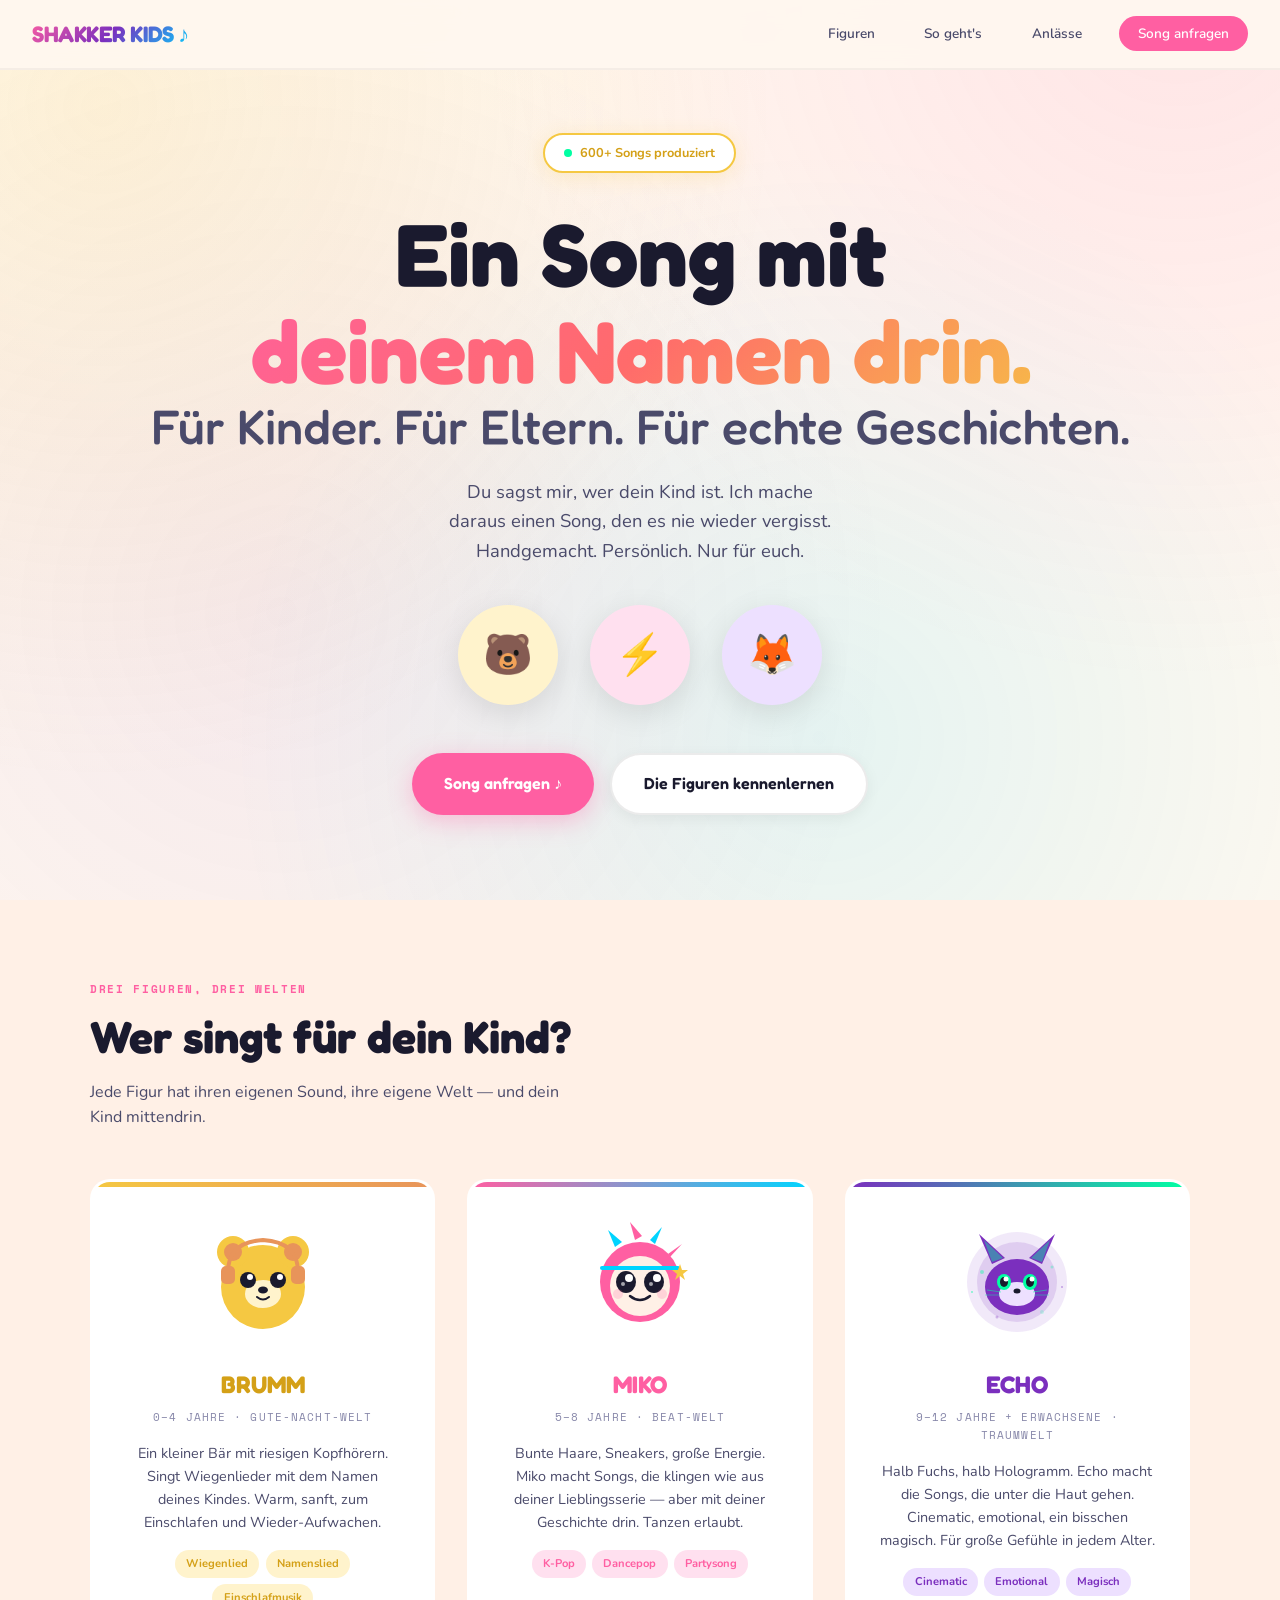
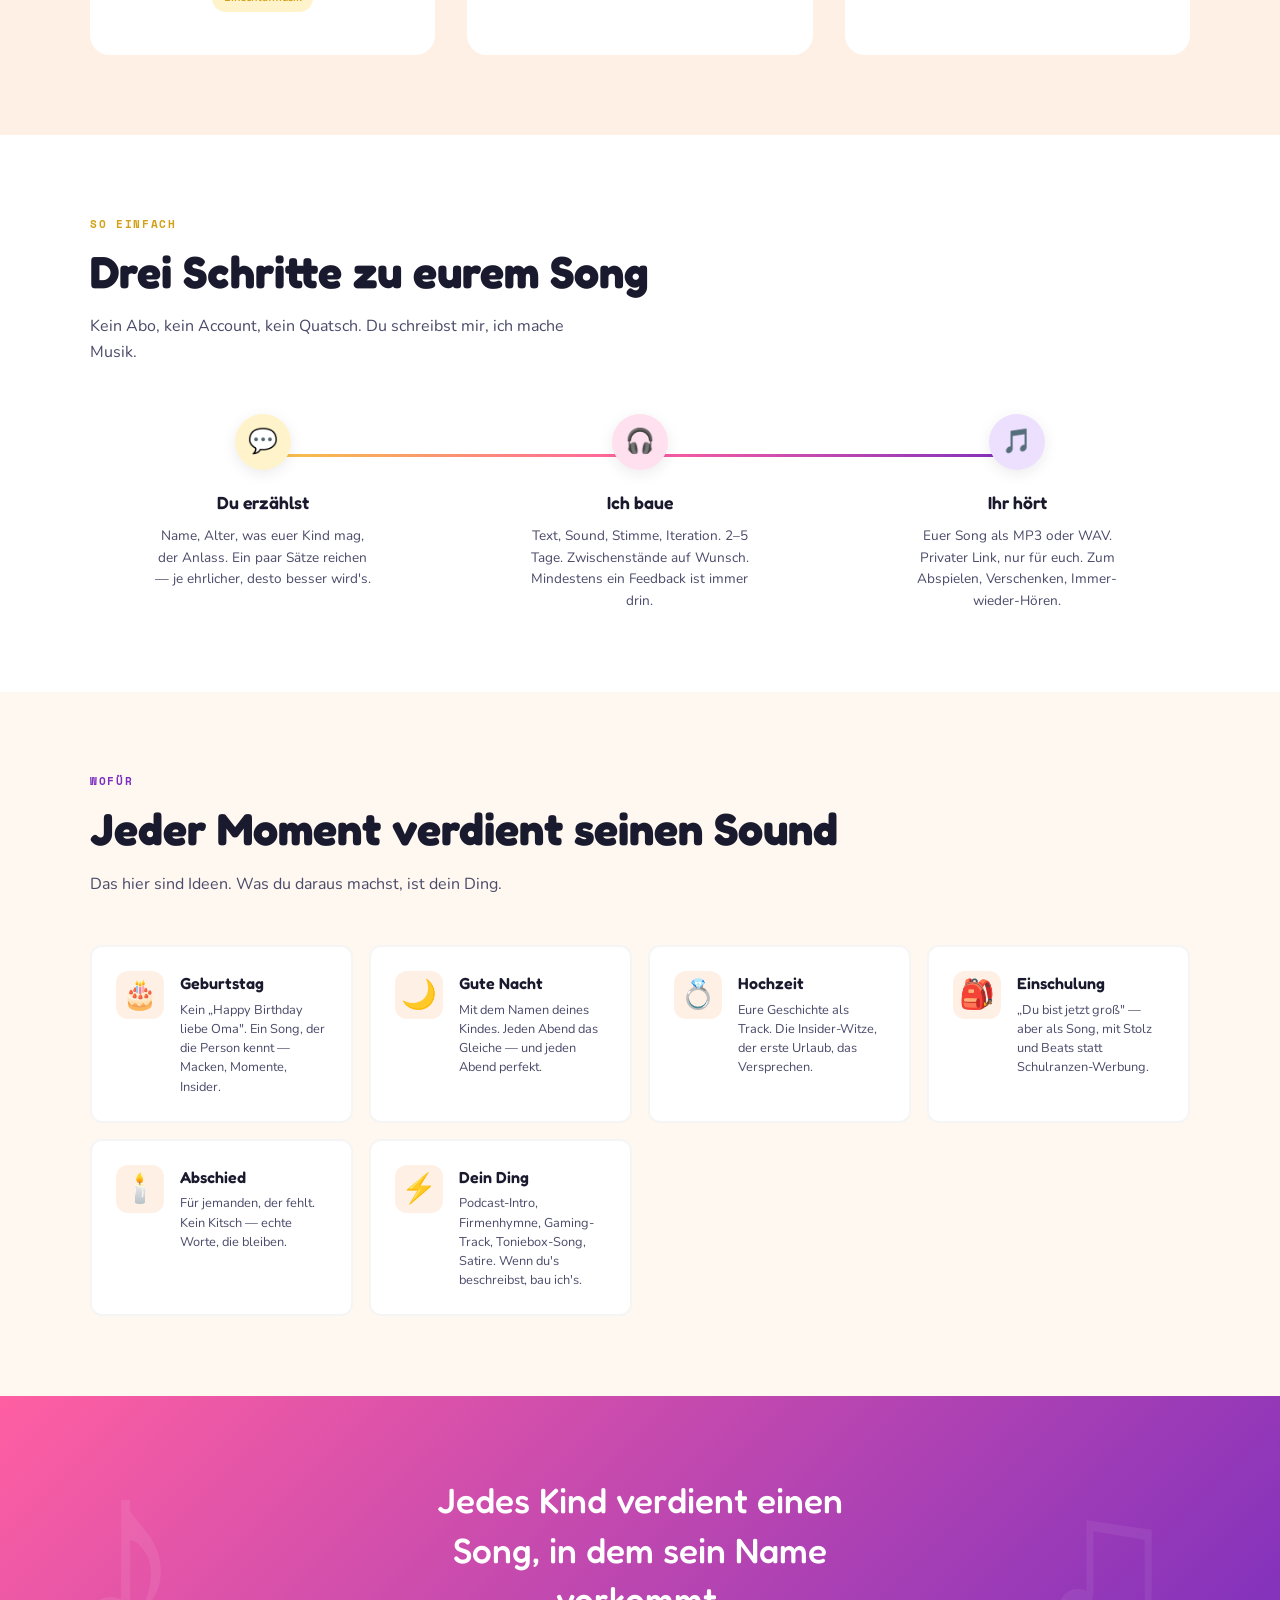
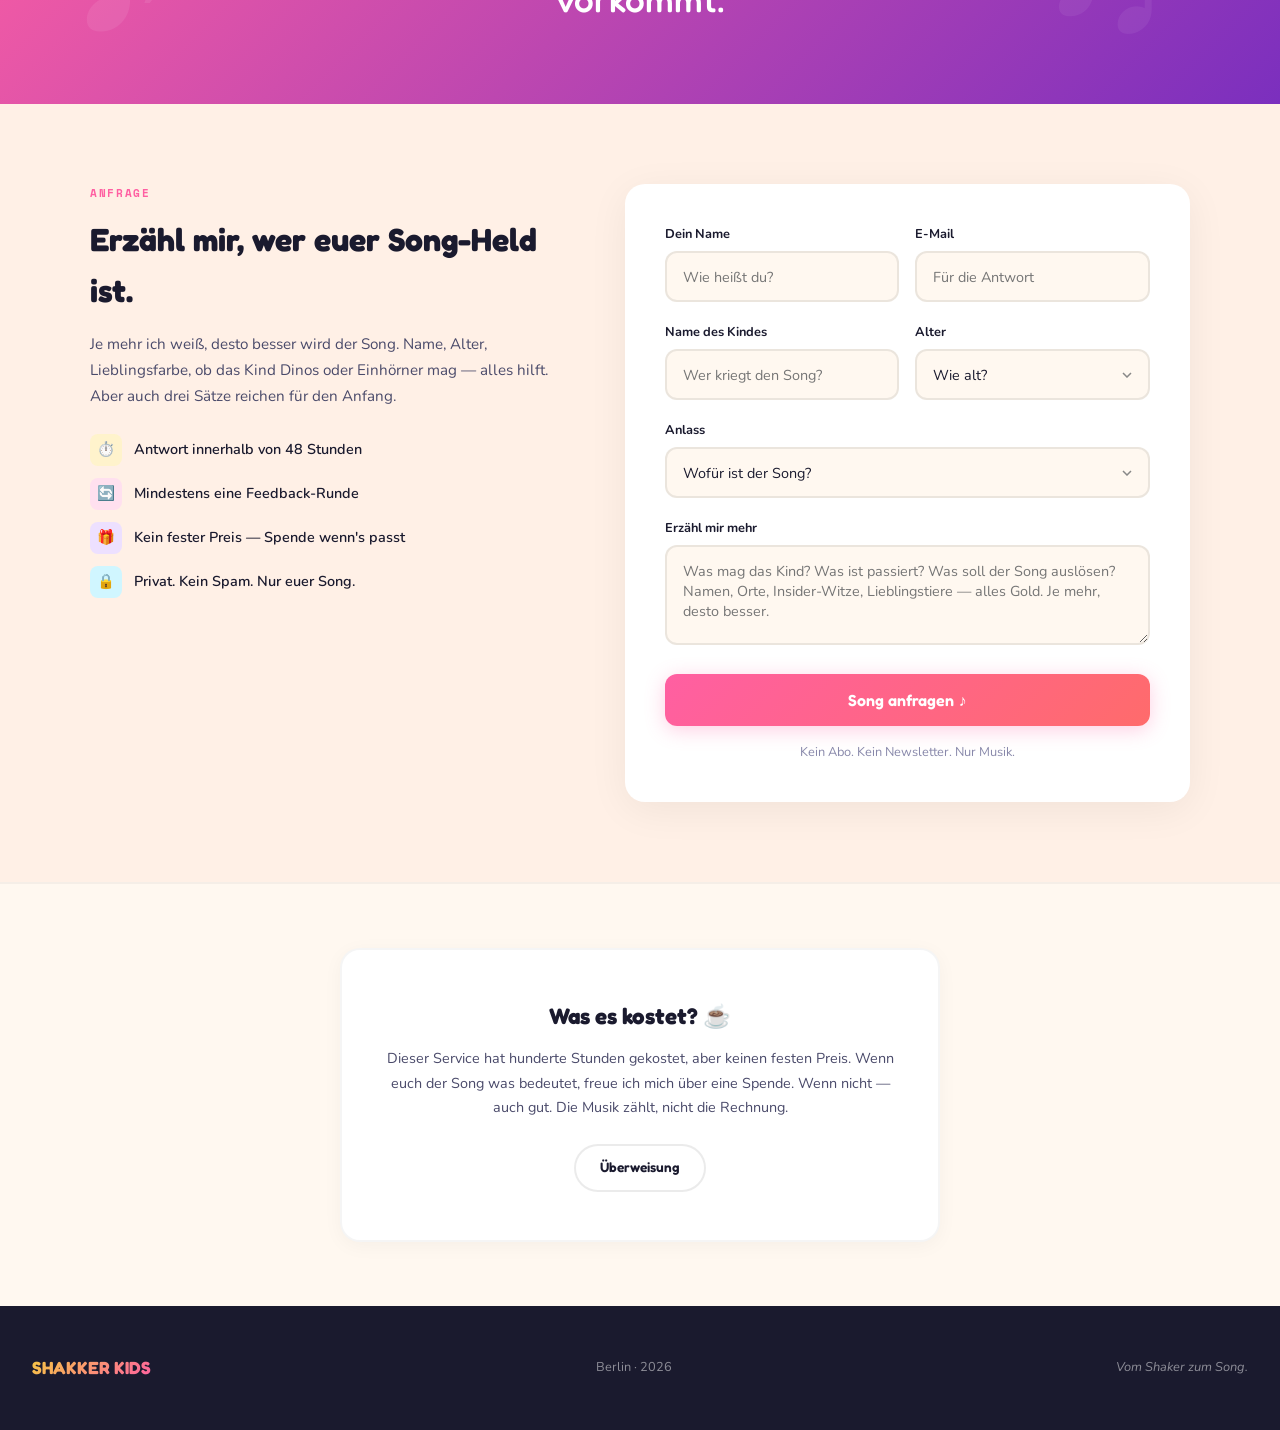
==== shakker-kids/index.html @ 4b576a9a "Add Shakker Kids landing page (personalized kids songs) One-page site for the Shakker Kids song bran" ====
<!DOCTYPE html>
<html lang="de">
<head>
<meta charset="UTF-8">
<meta name="viewport" content="width=device-width, initial-scale=1.0">
<title>SHAKKER KIDS — Dein Song mit deinem Namen drin</title>
<link href="https://fonts.googleapis.com/css2?family=Fredoka:wght@400;500;600;700&family=Nunito:wght@300;400;600;700;800&family=Space+Mono:wght@400;700&display=swap" rel="stylesheet">
<style>
  :root {
    --bg: #FFF8F0;
    --bg-alt: #FFF0E6;
    --text: #1A1A2E;
    --text-soft: #4A4A6A;
    --text-muted: #8888AA;

    --honey: #F5C842;
    --honey-light: #FFF3CC;
    --honey-dark: #D4A017;
    --orange: #E8945A;

    --pink: #FF5FA2;
    --pink-light: #FFE0EF;
    --cyan: #00D4FF;
    --cyan-light: #D0F6FF;

    --purple: #7B2FBE;
    --purple-light: #EDE0FF;
    --holo: #00FFA3;
    --holo-light: #D0FFE8;

    --coral: #FF6B6B;
    --mint: #A8E6CF;
    --lemon: #FFEAA7;
    --sky: #74B9FF;

    --font-display: 'Fredoka', sans-serif;
    --font-body: 'Nunito', sans-serif;
    --font-mono: 'Space Mono', monospace;

    --radius: 20px;
    --radius-sm: 12px;
    --radius-pill: 999px;
  }

  * { margin: 0; padding: 0; box-sizing: border-box; }
  html { scroll-behavior: smooth; }

  body {
    background: var(--bg);
    color: var(--text);
    font-family: var(--font-body);
    font-weight: 400;
    line-height: 1.6;
    overflow-x: hidden;
  }

  ::selection {
    background: var(--pink);
    color: white;
  }

  /* ── FLOATING NOTES ── */
  .notes-bg {
    position: fixed;
    top: 0; left: 0; right: 0; bottom: 0;
    pointer-events: none;
    z-index: 0;
    overflow: hidden;
  }

  .note {
    position: absolute;
    font-size: 1.5rem;
    opacity: 0.08;
    animation: floatNote linear infinite;
  }

  @keyframes floatNote {
    0% { transform: translateY(110vh) rotate(0deg); }
    100% { transform: translateY(-10vh) rotate(360deg); }
  }

  /* ── NAV ── */
  nav {
    position: fixed;
    top: 0;
    width: 100%;
    z-index: 100;
    padding: 1rem 2rem;
    display: flex;
    justify-content: space-between;
    align-items: center;
    background: rgba(255, 248, 240, 0.9);
    backdrop-filter: blur(12px);
    -webkit-backdrop-filter: blur(12px);
    border-bottom: 2px solid rgba(0,0,0,0.04);
  }

  .nav-logo {
    font-family: var(--font-display);
    font-size: 1.4rem;
    font-weight: 700;
    background: linear-gradient(135deg, var(--pink), var(--purple), var(--cyan));
    -webkit-background-clip: text;
    background-clip: text;
    -webkit-text-fill-color: transparent;
    letter-spacing: -0.02em;
  }

  .nav-links {
    display: flex;
    gap: 1.5rem;
    list-style: none;
  }

  .nav-links a {
    color: var(--text-soft);
    text-decoration: none;
    font-size: 0.85rem;
    font-weight: 600;
    padding: 0.4rem 0.8rem;
    border-radius: var(--radius-pill);
    transition: all 0.3s;
  }

  .nav-links a:hover {
    background: var(--pink-light);
    color: var(--pink);
  }

  .nav-cta {
    background: var(--pink) !important;
    color: white !important;
    padding: 0.5rem 1.2rem !important;
  }

  .nav-cta:hover {
    background: var(--purple) !important;
    transform: scale(1.05);
  }

  /* ── HERO ── */
  .hero {
    min-height: 100vh;
    display: flex;
    flex-direction: column;
    justify-content: center;
    align-items: center;
    text-align: center;
    padding: 7rem 2rem 4rem;
    position: relative;
    overflow: hidden;
  }

  .hero::before {
    content: '';
    position: absolute;
    top: -30%;
    left: -20%;
    width: 140%;
    height: 140%;
    background:
      radial-gradient(circle at 20% 30%, rgba(245,200,66,0.15) 0%, transparent 40%),
      radial-gradient(circle at 80% 20%, rgba(255,95,162,0.12) 0%, transparent 40%),
      radial-gradient(circle at 60% 80%, rgba(0,212,255,0.1) 0%, transparent 40%),
      radial-gradient(circle at 30% 70%, rgba(123,47,190,0.08) 0%, transparent 40%);
    pointer-events: none;
    animation: bgShift 12s ease-in-out infinite alternate;
  }

  @keyframes bgShift {
    0% { transform: scale(1) rotate(0deg); }
    100% { transform: scale(1.05) rotate(2deg); }
  }

  .hero-badge {
    display: inline-flex;
    align-items: center;
    gap: 0.5rem;
    padding: 0.5rem 1.2rem;
    background: white;
    border: 2px solid var(--honey);
    border-radius: var(--radius-pill);
    font-size: 0.8rem;
    font-weight: 700;
    color: var(--honey-dark);
    margin-bottom: 2rem;
    animation: popIn 0.6s 0.2s both;
    box-shadow: 0 4px 20px rgba(245,200,66,0.2);
  }

  .hero-badge .badge-dot {
    width: 8px;
    height: 8px;
    border-radius: 50%;
    background: var(--holo);
    animation: blink 1.5s infinite;
  }

  @keyframes blink {
    0%, 100% { opacity: 1; }
    50% { opacity: 0.3; }
  }

  .hero h1 {
    font-family: var(--font-display);
    font-size: clamp(2.5rem, 8vw, 5.5rem);
    font-weight: 700;
    line-height: 1.1;
    margin-bottom: 1.5rem;
    animation: popIn 0.6s 0.3s both;
    position: relative;
    z-index: 1;
  }

  .hero h1 .line1 { color: var(--text); }
  .hero h1 .line2 {
    display: block;
    background: linear-gradient(135deg, var(--pink), var(--coral), var(--honey));
    -webkit-background-clip: text;
    background-clip: text;
    -webkit-text-fill-color: transparent;
  }
  .hero h1 .line3 {
    display: block;
    font-size: 0.55em;
    color: var(--text-soft);
    font-weight: 500;
  }

  .hero-sub {
    font-size: 1.15rem;
    color: var(--text-soft);
    max-width: 36ch;
    margin-bottom: 2.5rem;
    animation: popIn 0.6s 0.5s both;
    position: relative;
    z-index: 1;
  }

  .hero-characters {
    display: flex;
    gap: 2rem;
    margin-bottom: 3rem;
    animation: popIn 0.6s 0.7s both;
    position: relative;
    z-index: 1;
  }

  .hero-char {
    width: 100px;
    height: 100px;
    border-radius: 50%;
    display: flex;
    align-items: center;
    justify-content: center;
    font-size: 2.5rem;
    box-shadow: 0 8px 30px rgba(0,0,0,0.1);
    transition: transform 0.3s;
    cursor: pointer;
  }

  .hero-char:hover { transform: scale(1.15) rotate(-5deg); }
  .hero-char:nth-child(1) { background: var(--honey-light); animation: bounce1 3s ease-in-out infinite; }
  .hero-char:nth-child(2) { background: var(--pink-light); animation: bounce2 3s ease-in-out 0.3s infinite; }
  .hero-char:nth-child(3) { background: var(--purple-light); animation: bounce3 3s ease-in-out 0.6s infinite; }

  @keyframes bounce1 { 0%,100% { transform: translateY(0); } 50% { transform: translateY(-12px); } }
  @keyframes bounce2 { 0%,100% { transform: translateY(0); } 50% { transform: translateY(-16px); } }
  @keyframes bounce3 { 0%,100% { transform: translateY(0); } 50% { transform: translateY(-10px); } }

  .hero-cta-group {
    display: flex;
    gap: 1rem;
    flex-wrap: wrap;
    justify-content: center;
    animation: popIn 0.6s 0.9s both;
    position: relative;
    z-index: 1;
  }

  .btn {
    display: inline-flex;
    align-items: center;
    gap: 0.5rem;
    padding: 1rem 2rem;
    border-radius: var(--radius-pill);
    font-family: var(--font-display);
    font-size: 1rem;
    font-weight: 600;
    text-decoration: none;
    transition: all 0.3s;
    border: none;
    cursor: pointer;
  }

  .btn-primary {
    background: var(--pink);
    color: white;
    box-shadow: 0 6px 25px rgba(255,95,162,0.35);
  }
  .btn-primary:hover {
    transform: translateY(-2px) scale(1.03);
    box-shadow: 0 10px 35px rgba(255,95,162,0.45);
  }

  .btn-secondary {
    background: white;
    color: var(--text);
    border: 2px solid rgba(0,0,0,0.08);
    box-shadow: 0 4px 15px rgba(0,0,0,0.06);
  }
  .btn-secondary:hover {
    border-color: var(--cyan);
    color: var(--purple);
    transform: translateY(-2px);
  }

  @keyframes popIn {
    from { opacity: 0; transform: translateY(24px) scale(0.96); }
    to { opacity: 1; transform: translateY(0) scale(1); }
  }

  /* ── SECTION HELPERS ── */
  section { padding: 5rem 2rem; position: relative; z-index: 1; }

  .section-label {
    font-family: var(--font-mono);
    font-size: 0.7rem;
    letter-spacing: 0.15em;
    text-transform: uppercase;
    margin-bottom: 0.75rem;
    font-weight: 700;
  }

  .section-title {
    font-family: var(--font-display);
    font-size: clamp(1.8rem, 4vw, 2.8rem);
    font-weight: 700;
    margin-bottom: 1rem;
    line-height: 1.2;
  }

  .section-sub {
    font-size: 1rem;
    color: var(--text-soft);
    max-width: 50ch;
    margin-bottom: 3rem;
  }

  .container { max-width: 1100px; margin: 0 auto; }

  /* ── CHARACTERS SECTION ── */
  .characters { background: var(--bg-alt); border-radius: 0; }

  .char-grid {
    display: grid;
    grid-template-columns: repeat(3, 1fr);
    gap: 2rem;
  }

  .char-card {
    background: white;
    border-radius: var(--radius);
    padding: 2.5rem 2rem;
    text-align: center;
    transition: all 0.4s;
    border: 3px solid transparent;
    position: relative;
    overflow: hidden;
  }

  .char-card::before {
    content: '';
    position: absolute;
    top: 0; left: 0; right: 0;
    height: 5px;
  }

  .char-card:nth-child(1)::before { background: linear-gradient(90deg, var(--honey), var(--orange)); }
  .char-card:nth-child(2)::before { background: linear-gradient(90deg, var(--pink), var(--cyan)); }
  .char-card:nth-child(3)::before { background: linear-gradient(90deg, var(--purple), var(--holo)); }

  .char-card:hover {
    transform: translateY(-6px);
    box-shadow: 0 16px 50px rgba(0,0,0,0.08);
  }

  .char-card:nth-child(1):hover { border-color: var(--honey); }
  .char-card:nth-child(2):hover { border-color: var(--pink); }
  .char-card:nth-child(3):hover { border-color: var(--purple); }

  .char-avatar {
    width: 120px;
    height: 120px;
    margin: 0 auto 1.5rem;
    position: relative;
  }

  .char-card h3 {
    font-family: var(--font-display);
    font-size: 1.5rem;
    font-weight: 700;
    margin-bottom: 0.25rem;
  }

  .char-card:nth-child(1) h3 { color: var(--honey-dark); }
  .char-card:nth-child(2) h3 { color: var(--pink); }
  .char-card:nth-child(3) h3 { color: var(--purple); }

  .char-age {
    font-family: var(--font-mono);
    font-size: 0.7rem;
    letter-spacing: 0.1em;
    color: var(--text-muted);
    margin-bottom: 1rem;
    text-transform: uppercase;
  }

  .char-card p {
    font-size: 0.9rem;
    color: var(--text-soft);
    line-height: 1.6;
    margin-bottom: 1rem;
  }

  .char-tags {
    display: flex;
    flex-wrap: wrap;
    justify-content: center;
    gap: 0.4rem;
  }

  .char-tag {
    font-size: 0.7rem;
    font-weight: 700;
    padding: 0.3rem 0.7rem;
    border-radius: var(--radius-pill);
  }

  .char-card:nth-child(1) .char-tag { background: var(--honey-light); color: var(--honey-dark); }
  .char-card:nth-child(2) .char-tag { background: var(--pink-light); color: var(--pink); }
  .char-card:nth-child(3) .char-tag { background: var(--purple-light); color: var(--purple); }

  /* ── HOW IT WORKS ── */
  .how {
    background: white;
  }

  .how-steps {
    display: grid;
    grid-template-columns: repeat(3, 1fr);
    gap: 2rem;
    position: relative;
  }

  .how-steps::before {
    content: '';
    position: absolute;
    top: 2.5rem;
    left: 15%;
    right: 15%;
    height: 3px;
    background: linear-gradient(90deg, var(--honey), var(--pink), var(--purple));
    border-radius: 2px;
    z-index: 0;
  }

  .step {
    text-align: center;
    position: relative;
    z-index: 1;
  }

  .step-icon {
    width: 56px;
    height: 56px;
    border-radius: 50%;
    display: flex;
    align-items: center;
    justify-content: center;
    font-size: 1.5rem;
    margin: 0 auto 1.2rem;
    box-shadow: 0 4px 15px rgba(0,0,0,0.08);
  }

  .step:nth-child(1) .step-icon { background: var(--honey-light); }
  .step:nth-child(2) .step-icon { background: var(--pink-light); }
  .step:nth-child(3) .step-icon { background: var(--purple-light); }

  .step h3 {
    font-family: var(--font-display);
    font-size: 1.1rem;
    font-weight: 600;
    margin-bottom: 0.5rem;
  }

  .step p {
    font-size: 0.85rem;
    color: var(--text-soft);
    max-width: 28ch;
    margin: 0 auto;
  }

  /* ── ANLÄSSE ── */
  .occasions { background: var(--bg); }

  .occasion-grid {
    display: grid;
    grid-template-columns: repeat(auto-fit, minmax(240px, 1fr));
    gap: 1rem;
  }

  .occasion-card {
    background: white;
    border-radius: var(--radius-sm);
    padding: 1.5rem;
    display: flex;
    align-items: flex-start;
    gap: 1rem;
    transition: all 0.3s;
    border: 2px solid rgba(0,0,0,0.04);
  }

  .occasion-card:hover {
    transform: translateY(-3px);
    box-shadow: 0 8px 30px rgba(0,0,0,0.06);
    border-color: var(--pink-light);
  }

  .occasion-emoji {
    font-size: 1.8rem;
    flex-shrink: 0;
    width: 48px;
    height: 48px;
    display: flex;
    align-items: center;
    justify-content: center;
    background: var(--bg-alt);
    border-radius: var(--radius-sm);
  }

  .occasion-card h3 {
    font-family: var(--font-display);
    font-size: 1rem;
    font-weight: 600;
    margin-bottom: 0.25rem;
  }

  .occasion-card p {
    font-size: 0.8rem;
    color: var(--text-soft);
    line-height: 1.5;
  }

  /* ── TESTIMONIAL ── */
  .quote-section {
    background: linear-gradient(135deg, var(--pink), var(--purple));
    color: white;
    text-align: center;
    padding: 5rem 2rem;
    position: relative;
    overflow: hidden;
  }

  .quote-section::before {
    content: '♪';
    position: absolute;
    font-size: 15rem;
    opacity: 0.08;
    top: -2rem;
    left: 5%;
    animation: spin 20s linear infinite;
  }

  .quote-section::after {
    content: '♫';
    position: absolute;
    font-size: 12rem;
    opacity: 0.06;
    bottom: -1rem;
    right: 8%;
    animation: spin 25s linear infinite reverse;
  }

  @keyframes spin { from { transform: rotate(0deg); } to { transform: rotate(360deg); } }

  .quote-section blockquote {
    font-family: var(--font-display);
    font-size: clamp(1.3rem, 3.5vw, 2.2rem);
    font-weight: 500;
    max-width: 22ch;
    margin: 0 auto;
    line-height: 1.4;
    position: relative;
    z-index: 1;
  }

  /* ── CONTACT ── */
  .contact {
    background: var(--bg-alt);
  }

  .contact-layout {
    display: grid;
    grid-template-columns: 1fr 1.2fr;
    gap: 4rem;
    align-items: start;
  }

  .contact-info h2 {
    font-family: var(--font-display);
    font-size: 2rem;
    font-weight: 700;
    margin-bottom: 1rem;
  }

  .contact-info p {
    color: var(--text-soft);
    font-size: 0.95rem;
    margin-bottom: 1.5rem;
    line-height: 1.7;
  }

  .contact-perks {
    list-style: none;
    display: flex;
    flex-direction: column;
    gap: 0.75rem;
  }

  .contact-perks li {
    display: flex;
    align-items: center;
    gap: 0.75rem;
    font-size: 0.9rem;
    font-weight: 600;
  }

  .perk-icon {
    width: 32px;
    height: 32px;
    border-radius: 8px;
    display: flex;
    align-items: center;
    justify-content: center;
    font-size: 0.9rem;
    flex-shrink: 0;
  }

  .perk-icon:nth-child(1) { background: var(--honey-light); }

  .contact-form-card {
    background: white;
    border-radius: var(--radius);
    padding: 2.5rem;
    box-shadow: 0 8px 40px rgba(0,0,0,0.06);
  }

  .form-group {
    margin-bottom: 1.25rem;
  }

  .form-group label {
    display: block;
    font-size: 0.8rem;
    font-weight: 700;
    margin-bottom: 0.4rem;
    color: var(--text);
  }

  .form-group input,
  .form-group textarea,
  .form-group select {
    width: 100%;
    padding: 0.85rem 1rem;
    border: 2px solid rgba(0,0,0,0.08);
    border-radius: var(--radius-sm);
    font-family: var(--font-body);
    font-size: 0.9rem;
    color: var(--text);
    background: var(--bg);
    outline: none;
    transition: border-color 0.3s;
  }

  .form-group input:focus,
  .form-group textarea:focus,
  .form-group select:focus {
    border-color: var(--pink);
  }

  .form-group textarea {
    min-height: 100px;
    resize: vertical;
  }

  .form-group select {
    appearance: none;
    background-image: url("data:image/svg+xml,%3Csvg width='10' height='6' viewBox='0 0 10 6' fill='none' xmlns='http://www.w3.org/2000/svg'%3E%3Cpath d='M1 1L5 5L9 1' stroke='%23888' stroke-width='1.5'/%3E%3C/svg%3E");
    background-repeat: no-repeat;
    background-position: right 1rem center;
    padding-right: 2.5rem;
    cursor: pointer;
  }

  .form-row {
    display: grid;
    grid-template-columns: 1fr 1fr;
    gap: 1rem;
  }

  .submit-btn {
    width: 100%;
    padding: 1rem;
    background: linear-gradient(135deg, var(--pink), var(--coral));
    color: white;
    border: none;
    border-radius: var(--radius-sm);
    font-family: var(--font-display);
    font-size: 1rem;
    font-weight: 600;
    cursor: pointer;
    transition: all 0.3s;
    box-shadow: 0 4px 20px rgba(255,95,162,0.3);
  }

  .submit-btn:hover {
    transform: translateY(-2px);
    box-shadow: 0 8px 30px rgba(255,95,162,0.4);
  }

  .form-note {
    text-align: center;
    font-size: 0.8rem;
    color: var(--text-muted);
    margin-top: 1rem;
  }

  /* ── DONATION ── */
  .donation {
    background: var(--bg);
    text-align: center;
    padding: 4rem 2rem;
    border-top: 2px solid rgba(0,0,0,0.04);
  }

  .donation-card {
    max-width: 600px;
    margin: 0 auto;
    background: white;
    border-radius: var(--radius);
    padding: 3rem 2.5rem;
    box-shadow: 0 4px 20px rgba(0,0,0,0.04);
    border: 2px solid rgba(0,0,0,0.04);
  }

  .donation-card h3 {
    font-family: var(--font-display);
    font-size: 1.4rem;
    font-weight: 700;
    margin-bottom: 0.75rem;
  }

  .donation-card p {
    font-size: 0.9rem;
    color: var(--text-soft);
    margin-bottom: 1.5rem;
    line-height: 1.7;
  }

  .donation-btns {
    display: flex;
    gap: 0.75rem;
    justify-content: center;
    flex-wrap: wrap;
  }

  .donation-btn {
    padding: 0.7rem 1.5rem;
    border-radius: var(--radius-pill);
    font-family: var(--font-display);
    font-size: 0.85rem;
    font-weight: 600;
    text-decoration: none;
    transition: all 0.3s;
    border: 2px solid rgba(0,0,0,0.08);
    color: var(--text);
    background: white;
  }

  .donation-btn:hover {
    border-color: var(--honey);
    color: var(--honey-dark);
    transform: translateY(-2px);
    box-shadow: 0 4px 15px rgba(245,200,66,0.2);
  }

  .donation-btn.primary-don {
    background: var(--honey);
    border-color: var(--honey);
    color: var(--text);
  }

  .donation-btn.primary-don:hover {
    background: var(--honey-dark);
    color: white;
  }

  /* ── FOOTER ── */
  footer {
    background: var(--text);
    color: rgba(255,255,255,0.5);
    padding: 3rem 2rem;
    display: flex;
    justify-content: space-between;
    align-items: center;
    font-size: 0.8rem;
  }

  .footer-logo {
    font-family: var(--font-display);
    font-size: 1.1rem;
    font-weight: 700;
    background: linear-gradient(135deg, var(--honey), var(--pink));
    -webkit-background-clip: text;
    background-clip: text;
    -webkit-text-fill-color: transparent;
  }

  .footer-tagline {
    font-style: italic;
  }

  /* ── RESPONSIVE ── */
  @media (max-width: 768px) {
    nav { padding: 0.8rem 1rem; }
    .nav-links { display: none; }
    section { padding: 3.5rem 1.25rem; }
    .hero { padding: 6rem 1.25rem 3rem; }
    .hero-characters { gap: 1rem; }
    .hero-char { width: 72px; height: 72px; font-size: 1.8rem; }
    .char-grid { grid-template-columns: 1fr; }
    .how-steps { grid-template-columns: 1fr; gap: 1.5rem; }
    .how-steps::before { display: none; }
    .occasion-grid { grid-template-columns: 1fr; }
    .contact-layout { grid-template-columns: 1fr; gap: 2rem; }
    .form-row { grid-template-columns: 1fr; }
    footer { flex-direction: column; gap: 0.75rem; text-align: center; }
  }

  /* ── SCROLL REVEAL ── */
  .reveal {
    opacity: 0;
    transform: translateY(20px);
    transition: opacity 0.6s ease, transform 0.6s ease;
  }
  .reveal.visible {
    opacity: 1;
    transform: translateY(0);
  }
</style>
</head>
<body>

<!-- FLOATING NOTES -->
<div class="notes-bg" id="notesBg"></div>

<!-- NAV -->
<nav>
  <div class="nav-logo">SHAKKER KIDS ♪</div>
  <ul class="nav-links">
    <li><a href="#characters">Figuren</a></li>
    <li><a href="#how">So geht's</a></li>
    <li><a href="#occasions">Anlässe</a></li>
    <li><a href="#contact" class="nav-cta">Song anfragen</a></li>
  </ul>
</nav>

<!-- HERO -->
<section class="hero">
  <div class="hero-badge">
    <span class="badge-dot"></span>
    600+ Songs produziert
  </div>
  <h1>
    <span class="line1">Ein Song mit</span>
    <span class="line2">deinem Namen drin.</span>
    <span class="line3">Für Kinder. Für Eltern. Für echte Geschichten.</span>
  </h1>
  <p class="hero-sub">Du sagst mir, wer dein Kind ist. Ich mache daraus einen Song, den es nie wieder vergisst. Handgemacht. Persönlich. Nur für euch.</p>
  <div class="hero-characters">
    <div class="hero-char" title="BRUMM — für die Kleinen">🐻</div>
    <div class="hero-char" title="MIKO — für die Coolen">⚡</div>
    <div class="hero-char" title="ECHO — für die Träumer">🦊</div>
  </div>
  <div class="hero-cta-group">
    <a href="#contact" class="btn btn-primary">Song anfragen ♪</a>
    <a href="#characters" class="btn btn-secondary">Die Figuren kennenlernen</a>
  </div>
</section>

<!-- CHARACTERS -->
<section class="characters" id="characters">
  <div class="container">
    <div class="section-label reveal" style="color: var(--pink);">Drei Figuren, drei Welten</div>
    <h2 class="section-title reveal">Wer singt für dein Kind?</h2>
    <p class="section-sub reveal">Jede Figur hat ihren eigenen Sound, ihre eigene Welt — und dein Kind mittendrin.</p>

    <div class="char-grid">
      <!-- BRUMM -->
      <div class="char-card reveal">
        <div class="char-avatar">
          <svg viewBox="0 0 120 120" xmlns="http://www.w3.org/2000/svg">
            <circle cx="60" cy="65" r="42" fill="#F5C842"/>
            <circle cx="30" cy="30" r="16" fill="#F5C842"/>
            <circle cx="90" cy="30" r="16" fill="#F5C842"/>
            <circle cx="30" cy="30" r="9" fill="#E8945A"/>
            <circle cx="90" cy="30" r="9" fill="#E8945A"/>
            <ellipse cx="60" cy="72" rx="18" ry="14" fill="#FFF3CC"/>
            <circle cx="45" cy="58" r="8" fill="#1A1A2E"/>
            <circle cx="75" cy="58" r="8" fill="#1A1A2E"/>
            <circle cx="47" cy="55" r="3" fill="white"/>
            <circle cx="77" cy="55" r="3" fill="white"/>
            <ellipse cx="60" cy="68" rx="5" ry="3.5" fill="#1A1A2E"/>
            <path d="M54 75 Q60 80 66 75" stroke="#1A1A2E" stroke-width="2" fill="none" stroke-linecap="round"/>
            <path d="M25 50 Q25 20 60 18 Q95 20 95 50" stroke="#E8945A" stroke-width="4" fill="none" stroke-linecap="round"/>
            <rect x="18" y="44" width="14" height="18" rx="5" fill="#E8945A"/>
            <rect x="88" y="44" width="14" height="18" rx="5" fill="#E8945A"/>
          </svg>
        </div>
        <h3>BRUMM</h3>
        <div class="char-age">0–4 Jahre · Gute-Nacht-Welt</div>
        <p>Ein kleiner Bär mit riesigen Kopfhörern. Singt Wiegenlieder mit dem Namen deines Kindes. Warm, sanft, zum Einschlafen und Wieder-Aufwachen.</p>
        <div class="char-tags">
          <span class="char-tag">Wiegenlied</span>
          <span class="char-tag">Namenslied</span>
          <span class="char-tag">Einschlafmusik</span>
        </div>
      </div>

      <!-- MIKO -->
      <div class="char-card reveal">
        <div class="char-avatar">
          <svg viewBox="0 0 120 120" xmlns="http://www.w3.org/2000/svg">
            <circle cx="60" cy="60" r="40" fill="#FF5FA2"/>
            <polygon points="35,25 28,8 42,20" fill="#00D4FF"/>
            <polygon points="55,18 50,0 62,14" fill="#FF5FA2"/>
            <polygon points="75,22 82,5 70,18" fill="#00D4FF"/>
            <polygon points="90,35 102,22 88,32" fill="#FF5FA2"/>
            <circle cx="60" cy="64" r="30" fill="#FFF0E6"/>
            <ellipse cx="46" cy="60" rx="10" ry="11" fill="#1A1A2E"/>
            <ellipse cx="74" cy="60" rx="10" ry="11" fill="#1A1A2E"/>
            <circle cx="49" cy="56" r="4" fill="white"/>
            <circle cx="43" cy="62" r="2" fill="white" opacity="0.6"/>
            <circle cx="77" cy="56" r="4" fill="white"/>
            <circle cx="71" cy="62" r="2" fill="white" opacity="0.6"/>
            <path d="M50 74 Q60 82 70 74" stroke="#1A1A2E" stroke-width="2.5" fill="none" stroke-linecap="round"/>
            <circle cx="38" cy="72" r="5" fill="#FF5FA2" opacity="0.2"/>
            <circle cx="82" cy="72" r="5" fill="#FF5FA2" opacity="0.2"/>
            <rect x="20" y="44" width="80" height="4" rx="2" fill="#00D4FF"/>
            <polygon points="100,42 102,48 108,48 103,52 105,58 100,54 95,58 97,52 92,48 98,48" fill="#F5C842"/>
          </svg>
        </div>
        <h3>MIKO</h3>
        <div class="char-age">5–8 Jahre · Beat-Welt</div>
        <p>Bunte Haare, Sneakers, große Energie. Miko macht Songs, die klingen wie aus deiner Lieblingsserie — aber mit deiner Geschichte drin. Tanzen erlaubt.</p>
        <div class="char-tags">
          <span class="char-tag">K-Pop</span>
          <span class="char-tag">Dancepop</span>
          <span class="char-tag">Partysong</span>
        </div>
      </div>

      <!-- ECHO -->
      <div class="char-card reveal">
        <div class="char-avatar">
          <svg viewBox="0 0 120 120" xmlns="http://www.w3.org/2000/svg">
            <circle cx="60" cy="60" r="50" fill="#7B2FBE" opacity="0.1"/>
            <circle cx="60" cy="60" r="40" fill="#7B2FBE" opacity="0.15"/>
            <ellipse cx="60" cy="65" rx="32" ry="28" fill="#7B2FBE"/>
            <polygon points="35,42 22,12 48,36" fill="#7B2FBE"/>
            <polygon points="85,42 98,12 72,36" fill="#7B2FBE"/>
            <polygon points="35,40 27,18 46,36" fill="#00FFA3" opacity="0.4"/>
            <polygon points="85,40 93,18 74,36" fill="#00FFA3" opacity="0.4"/>
            <ellipse cx="60" cy="72" rx="18" ry="12" fill="#EDE0FF"/>
            <ellipse cx="47" cy="60" rx="7" ry="8" fill="#00FFA3"/>
            <ellipse cx="73" cy="60" rx="7" ry="8" fill="#00FFA3"/>
            <ellipse cx="47" cy="60" rx="4" ry="5" fill="#1A1A2E"/>
            <ellipse cx="73" cy="60" rx="4" ry="5" fill="#1A1A2E"/>
            <circle cx="49" cy="57" r="2.5" fill="white"/>
            <circle cx="75" cy="57" r="2.5" fill="white"/>
            <ellipse cx="60" cy="69" rx="3.5" ry="2.5" fill="#1A1A2E"/>
            <line x1="30" y1="68" x2="44" y2="70" stroke="#00FFA3" stroke-width="1" opacity="0.5"/>
            <line x1="28" y1="73" x2="43" y2="73" stroke="#00FFA3" stroke-width="1" opacity="0.4"/>
            <line x1="76" y1="70" x2="90" y2="68" stroke="#00FFA3" stroke-width="1" opacity="0.5"/>
            <line x1="77" y1="73" x2="92" y2="73" stroke="#00FFA3" stroke-width="1" opacity="0.4"/>
            <circle cx="25" cy="50" r="2" fill="#00FFA3" opacity="0.4"/>
            <circle cx="95" cy="45" r="1.5" fill="#00FFA3" opacity="0.3"/>
            <circle cx="40" cy="95" r="1.5" fill="#7B2FBE" opacity="0.3"/>
            <circle cx="85" cy="90" r="2" fill="#00FFA3" opacity="0.2"/>
            <circle cx="15" cy="70" r="1" fill="#00FFA3" opacity="0.5"/>
            <circle cx="105" cy="65" r="1" fill="#7B2FBE" opacity="0.4"/>
          </svg>
        </div>
        <h3>ECHO</h3>
        <div class="char-age">9–12 Jahre + Erwachsene · Traumwelt</div>
        <p>Halb Fuchs, halb Hologramm. Echo macht die Songs, die unter die Haut gehen. Cinematic, emotional, ein bisschen magisch. Für große Gefühle in jedem Alter.</p>
        <div class="char-tags">
          <span class="char-tag">Cinematic</span>
          <span class="char-tag">Emotional</span>
          <span class="char-tag">Magisch</span>
        </div>
      </div>
    </div>
  </div>
</section>

<!-- HOW IT WORKS -->
<section class="how" id="how">
  <div class="container">
    <div class="section-label reveal" style="color: var(--honey-dark);">So einfach</div>
    <h2 class="section-title reveal">Drei Schritte zu eurem Song</h2>
    <p class="section-sub reveal">Kein Abo, kein Account, kein Quatsch. Du schreibst mir, ich mache Musik.</p>

    <div class="how-steps">
      <div class="step reveal">
        <div class="step-icon">💬</div>
        <h3>Du erzählst</h3>
        <p>Name, Alter, was euer Kind mag, der Anlass. Ein paar Sätze reichen — je ehrlicher, desto besser wird's.</p>
      </div>
      <div class="step reveal">
        <div class="step-icon">🎧</div>
        <h3>Ich baue</h3>
        <p>Text, Sound, Stimme, Iteration. 2–5 Tage. Zwischenstände auf Wunsch. Mindestens ein Feedback ist immer drin.</p>
      </div>
      <div class="step reveal">
        <div class="step-icon">🎵</div>
        <h3>Ihr hört</h3>
        <p>Euer Song als MP3 oder WAV. Privater Link, nur für euch. Zum Abspielen, Verschenken, Immer-wieder-Hören.</p>
      </div>
    </div>
  </div>
</section>

<!-- ANLÄSSE -->
<section class="occasions" id="occasions">
  <div class="container">
    <div class="section-label reveal" style="color: var(--purple);">Wofür</div>
    <h2 class="section-title reveal">Jeder Moment verdient seinen Sound</h2>
    <p class="section-sub reveal">Das hier sind Ideen. Was du daraus machst, ist dein Ding.</p>

    <div class="occasion-grid">
      <div class="occasion-card reveal">
        <div class="occasion-emoji">🎂</div>
        <div>
          <h3>Geburtstag</h3>
          <p>Kein „Happy Birthday liebe Oma". Ein Song, der die Person kennt — Macken, Momente, Insider.</p>
        </div>
      </div>
      <div class="occasion-card reveal">
        <div class="occasion-emoji">🌙</div>
        <div>
          <h3>Gute Nacht</h3>
          <p>Mit dem Namen deines Kindes. Jeden Abend das Gleiche — und jeden Abend perfekt.</p>
        </div>
      </div>
      <div class="occasion-card reveal">
        <div class="occasion-emoji">💍</div>
        <div>
          <h3>Hochzeit</h3>
          <p>Eure Geschichte als Track. Die Insider-Witze, der erste Urlaub, das Versprechen.</p>
        </div>
      </div>
      <div class="occasion-card reveal">
        <div class="occasion-emoji">🎒</div>
        <div>
          <h3>Einschulung</h3>
          <p>„Du bist jetzt groß" — aber als Song, mit Stolz und Beats statt Schulranzen-Werbung.</p>
        </div>
      </div>
      <div class="occasion-card reveal">
        <div class="occasion-emoji">🕯️</div>
        <div>
          <h3>Abschied</h3>
          <p>Für jemanden, der fehlt. Kein Kitsch — echte Worte, die bleiben.</p>
        </div>
      </div>
      <div class="occasion-card reveal">
        <div class="occasion-emoji">⚡</div>
        <div>
          <h3>Dein Ding</h3>
          <p>Podcast-Intro, Firmenhymne, Gaming-Track, Toniebox-Song, Satire. Wenn du's beschreibst, bau ich's.</p>
        </div>
      </div>
    </div>
  </div>
</section>

<!-- QUOTE -->
<section class="quote-section">
  <blockquote class="reveal">Jedes Kind verdient einen Song, in dem sein Name vorkommt.</blockquote>
</section>

<!-- CONTACT -->
<section class="contact" id="contact">
  <div class="container">
    <div class="contact-layout">
      <div class="contact-info reveal">
        <div class="section-label" style="color: var(--pink);">Anfrage</div>
        <h2>Erzähl mir, wer euer Song-Held ist.</h2>
        <p>Je mehr ich weiß, desto besser wird der Song. Name, Alter, Lieblingsfarbe, ob das Kind Dinos oder Einhörner mag — alles hilft. Aber auch drei Sätze reichen für den Anfang.</p>
        <ul class="contact-perks">
          <li><span class="perk-icon" style="background: var(--honey-light);">⏱️</span> Antwort innerhalb von 48 Stunden</li>
          <li><span class="perk-icon" style="background: var(--pink-light);">🔄</span> Mindestens eine Feedback-Runde</li>
          <li><span class="perk-icon" style="background: var(--purple-light);">🎁</span> Kein fester Preis — Spende wenn's passt</li>
          <li><span class="perk-icon" style="background: var(--cyan-light);">🔒</span> Privat. Kein Spam. Nur euer Song.</li>
        </ul>
      </div>

      <div class="contact-form-card reveal">
        <!-- SETUP: Formspree-ID unten im LAUNCH-CONFIG-Script eintragen (formspree.io -> neues Formular -> ID) -->
        <form id="kontaktForm" method="POST">
        <div class="form-row">
          <div class="form-group">
            <label>Dein Name</label>
            <input type="text" name="dein_name" placeholder="Wie heißt du?" required>
          </div>
          <div class="form-group">
            <label>E-Mail</label>
            <input type="email" name="email" placeholder="Für die Antwort" required>
          </div>
        </div>
        <div class="form-row">
          <div class="form-group">
            <label>Name des Kindes</label>
            <input type="text" name="kind_name" placeholder="Wer kriegt den Song?">
          </div>
          <div class="form-group">
            <label>Alter</label>
            <select name="alter">
              <option value="" disabled selected>Wie alt?</option>
              <option>0–2 Jahre (Baby)</option>
              <option>3–4 Jahre (Kleinkind)</option>
              <option>5–6 Jahre (Vorschule)</option>
              <option>7–8 Jahre (Grundschule)</option>
              <option>9–12 Jahre (Tween)</option>
              <option>Erwachsener Mensch</option>
            </select>
          </div>
        </div>
        <div class="form-group">
          <label>Anlass</label>
          <select name="anlass">
            <option value="" disabled selected>Wofür ist der Song?</option>
            <option>Geburtstag</option>
            <option>Gute-Nacht-Lied</option>
            <option>Einschulung</option>
            <option>Hochzeit</option>
            <option>Taufe</option>
            <option>Abschied / Gedenken</option>
            <option>Einfach so — weil's schön ist</option>
            <option>Was anderes</option>
          </select>
        </div>
        <div class="form-group">
          <label>Erzähl mir mehr</label>
          <textarea name="details" placeholder="Was mag das Kind? Was ist passiert? Was soll der Song auslösen? Namen, Orte, Insider-Witze, Lieblingstiere — alles Gold. Je mehr, desto besser."></textarea>
        </div>
        <button type="submit" class="submit-btn">Song anfragen ♪</button>
        <p class="form-note">Kein Abo. Kein Newsletter. Nur Musik.</p>
        </form>
      </div>
    </div>
  </div>
</section>

<!-- DONATION -->
<section class="donation">
  <div class="donation-card reveal">
    <h3>Was es kostet? ☕</h3>
    <p>Dieser Service hat hunderte Stunden gekostet, aber keinen festen Preis. Wenn euch der Song was bedeutet, freue ich mich über eine Spende. Wenn nicht — auch gut. Die Musik zählt, nicht die Rechnung.</p>
    <div class="donation-btns">
      <a id="don-bmac" href="#" target="_blank" rel="noopener" class="donation-btn primary-don">☕ Buy me a Coffee</a>
      <a id="don-paypal" href="#" target="_blank" rel="noopener" class="donation-btn">PayPal</a>
      <a id="don-ueber" href="#" class="donation-btn">Überweisung</a>
    </div>
  </div>
</section>

<!-- FOOTER -->
<footer>
  <div class="footer-logo">SHAKKER KIDS</div>
  <div>Berlin · 2026</div>
  <div class="footer-tagline">Vom Shaker zum Song.</div>
</footer>

<script>
  // Floating notes
  const notesBg = document.getElementById('notesBg');
  const symbols = ['♪', '♫', '♬', '🎵', '🎶'];
  for (let i = 0; i < 20; i++) {
    const note = document.createElement('div');
    note.className = 'note';
    note.textContent = symbols[Math.floor(Math.random() * symbols.length)];
    note.style.left = Math.random() * 100 + '%';
    note.style.fontSize = (1 + Math.random() * 1.5) + 'rem';
    note.style.animationDuration = (15 + Math.random() * 25) + 's';
    note.style.animationDelay = -(Math.random() * 30) + 's';
    notesBg.appendChild(note);
  }

  // Scroll reveal
  const reveals = document.querySelectorAll('.reveal');
  const observer = new IntersectionObserver((entries) => {
    entries.forEach(entry => {
      if (entry.isIntersecting) {
        entry.target.classList.add('visible');
        observer.unobserve(entry.target);
      }
    });
  }, { threshold: 0.1 });
  reveals.forEach(el => observer.observe(el));
</script>

<!-- ====== SHAKKER KIDS – LAUNCH-CONFIG (nur hier ausfuellen) ====== -->
<script>
(function(){
  const CONFIG = {
    KONTAKT_EMAIL:     "maximilian.v.bassenheim@gmail.com",  // deine E-Mail (Anfragen landen hier)
    FORMSPREE_ID:      "",   // optional (formspree.io Formular-ID) fuer Anfragen ohne Mailprogramm
    PAYPAL_NAME:       "",   // optional (paypal.me/NAME)
    BUYMEACOFFEE_NAME: ""    // optional (buymeacoffee.com/NAME)
  };
  const mail = CONFIG.KONTAKT_EMAIL || "DEINE@EMAIL.de";
  const form = document.getElementById('kontaktForm');

  function zeigeErfolg(){
    const btn = form.querySelector('.submit-btn') || form.querySelector('button[type=submit]');
    if(btn){ btn.textContent="✓ Anfrage abgeschickt!"; btn.disabled=true;
             btn.style.background="linear-gradient(135deg,#A8E6CF,#55C48B)"; btn.style.color="#0d2b1e"; }
    let note = form.querySelector('.erfolg-note');
    if(!note){ note=document.createElement('p'); note.className='erfolg-note';
      note.style.cssText="margin-top:16px;padding:14px 16px;border-radius:14px;background:#E8FBF0;color:#1f7a52;font-weight:700;text-align:center;";
      form.appendChild(note); }
    note.textContent="✓ Danke! Deine Anfrage ist raus – wir melden uns innerhalb von 48 Stunden.";
    note.scrollIntoView({behavior:"smooth",block:"center"});
  }

  if(form){
    form.addEventListener('submit', function(e){
      e.preventDefault();
      const d = new FormData(form);
      if(CONFIG.FORMSPREE_ID){
        fetch("https://formspree.io/f/"+CONFIG.FORMSPREE_ID,{method:"POST",body:d,headers:{'Accept':'application/json'}})
          .then(()=>zeigeErfolg()).catch(()=>zeigeErfolg());
      } else {
        let body=""; d.forEach((v,k)=>{ if(v) body+=k+": "+v+"\n"; });
        window.location.href="mailto:"+mail+"?subject="+encodeURIComponent("Shakker Kids – Neue Anfrage")+"&body="+encodeURIComponent(body);
        setTimeout(zeigeErfolg, 300);
      }
    });
  }
  const bmac=document.getElementById('don-bmac'), pp=document.getElementById('don-paypal'), ub=document.getElementById('don-ueber');
  if(bmac){ CONFIG.BUYMEACOFFEE_NAME ? bmac.href="https://buymeacoffee.com/"+CONFIG.BUYMEACOFFEE_NAME : bmac.style.display="none"; }
  if(pp){ CONFIG.PAYPAL_NAME ? pp.href="https://paypal.me/"+CONFIG.PAYPAL_NAME : pp.style.display="none"; }
  if(ub){ ub.href="mailto:"+mail+"?subject="+encodeURIComponent("Shakker Kids – Ueberweisung"); }
})();
</script>

</body>
</html>
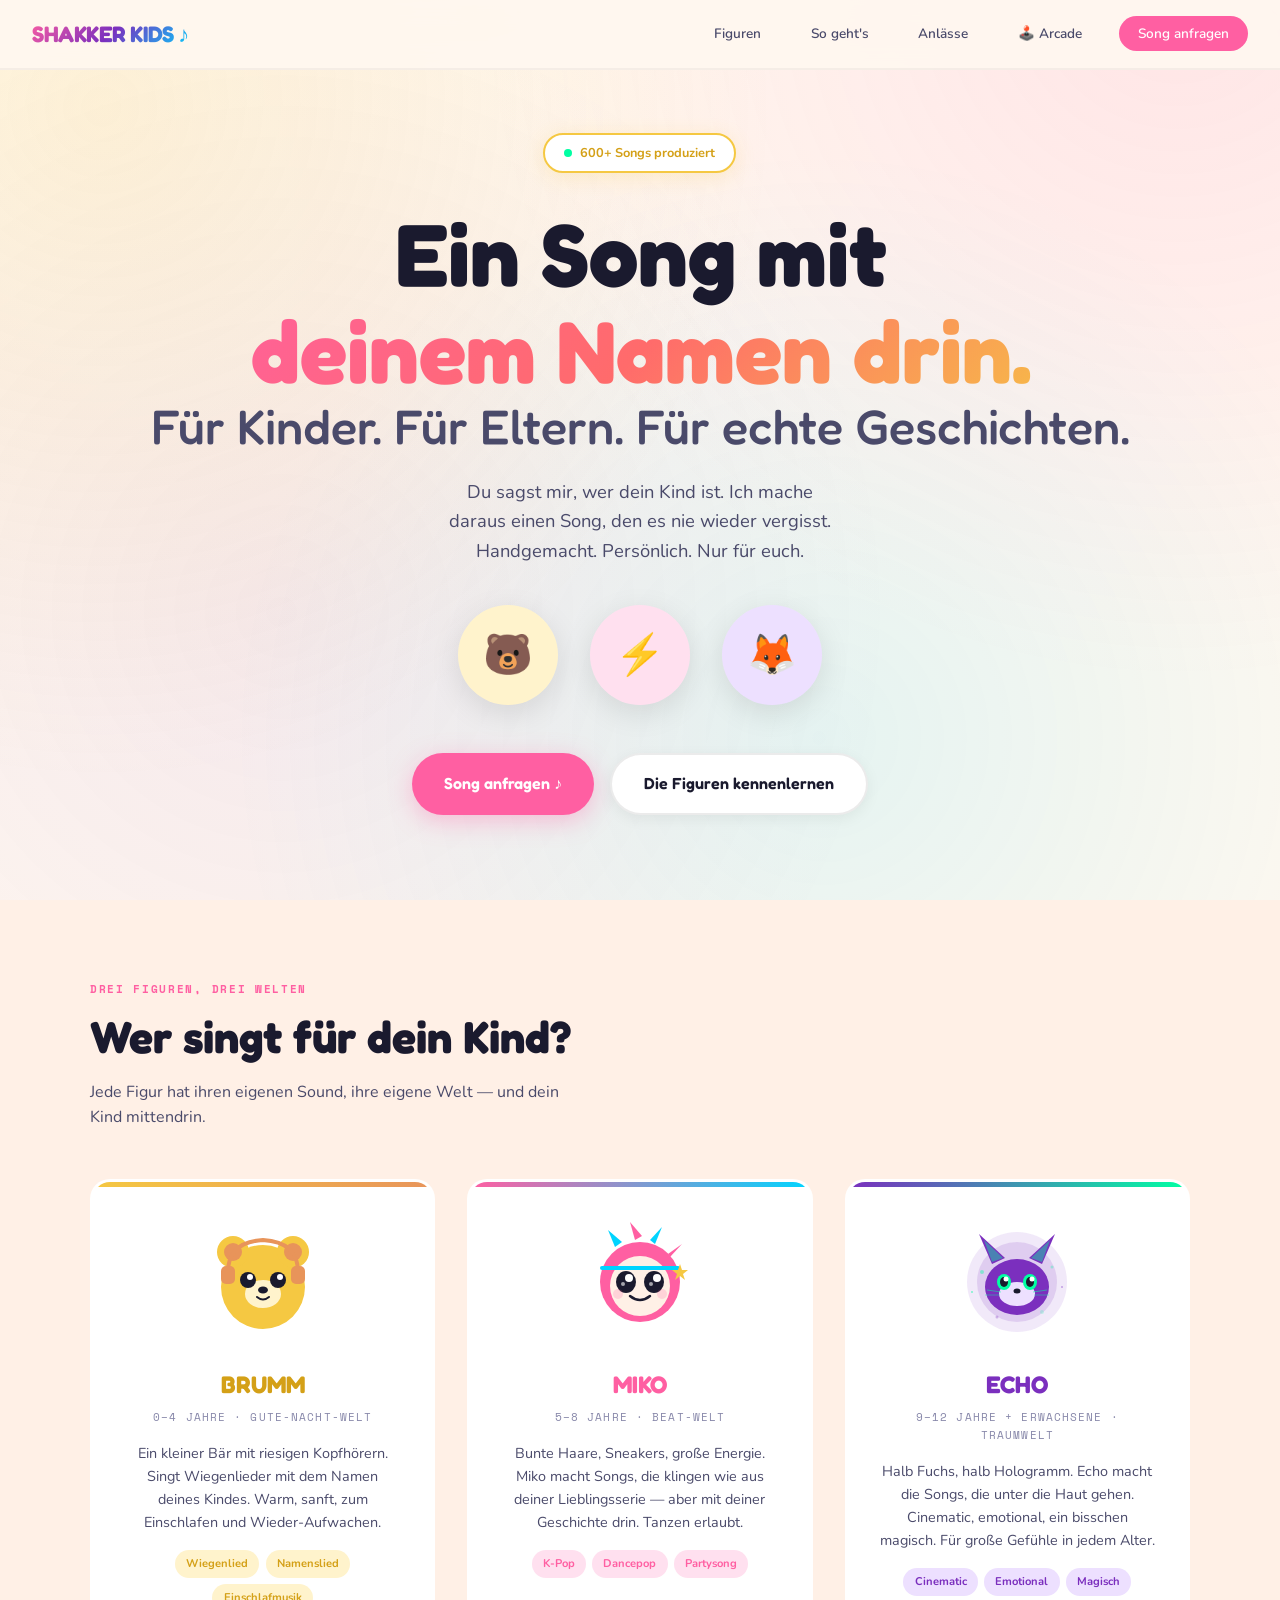
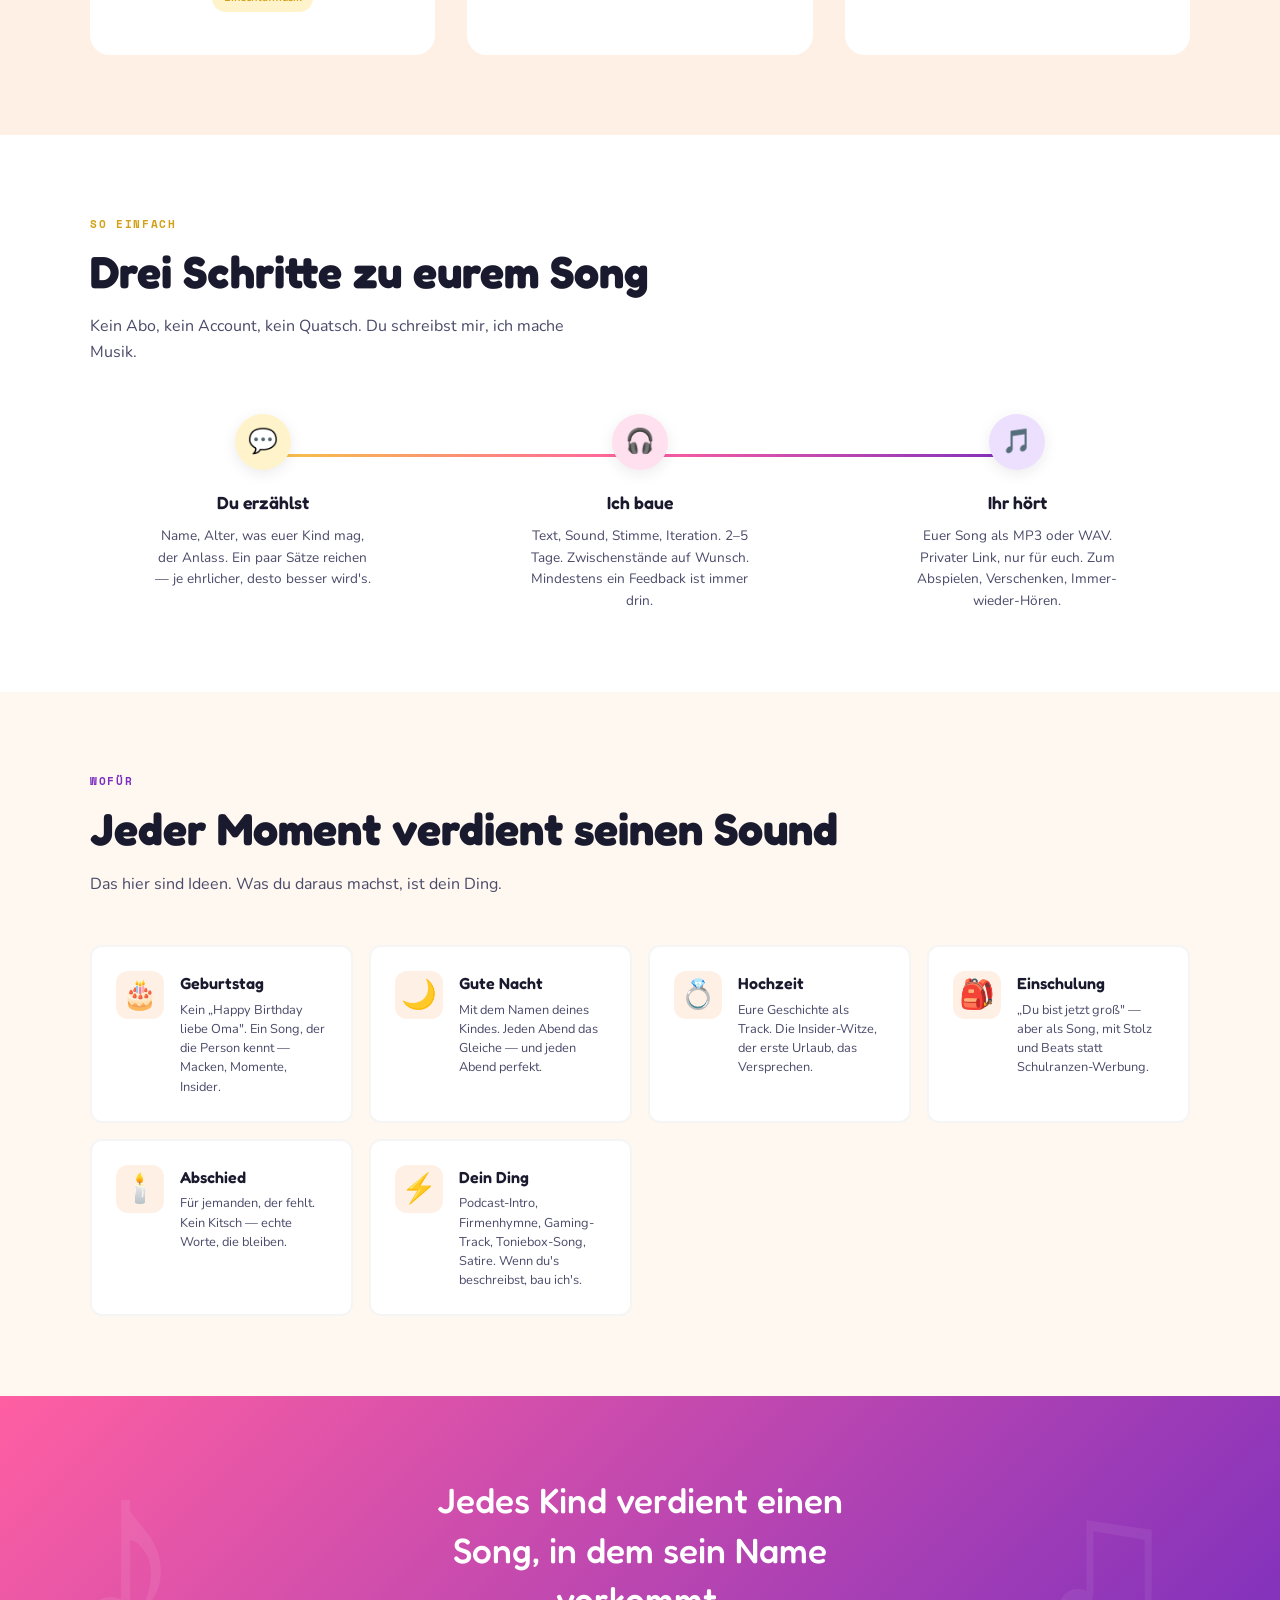
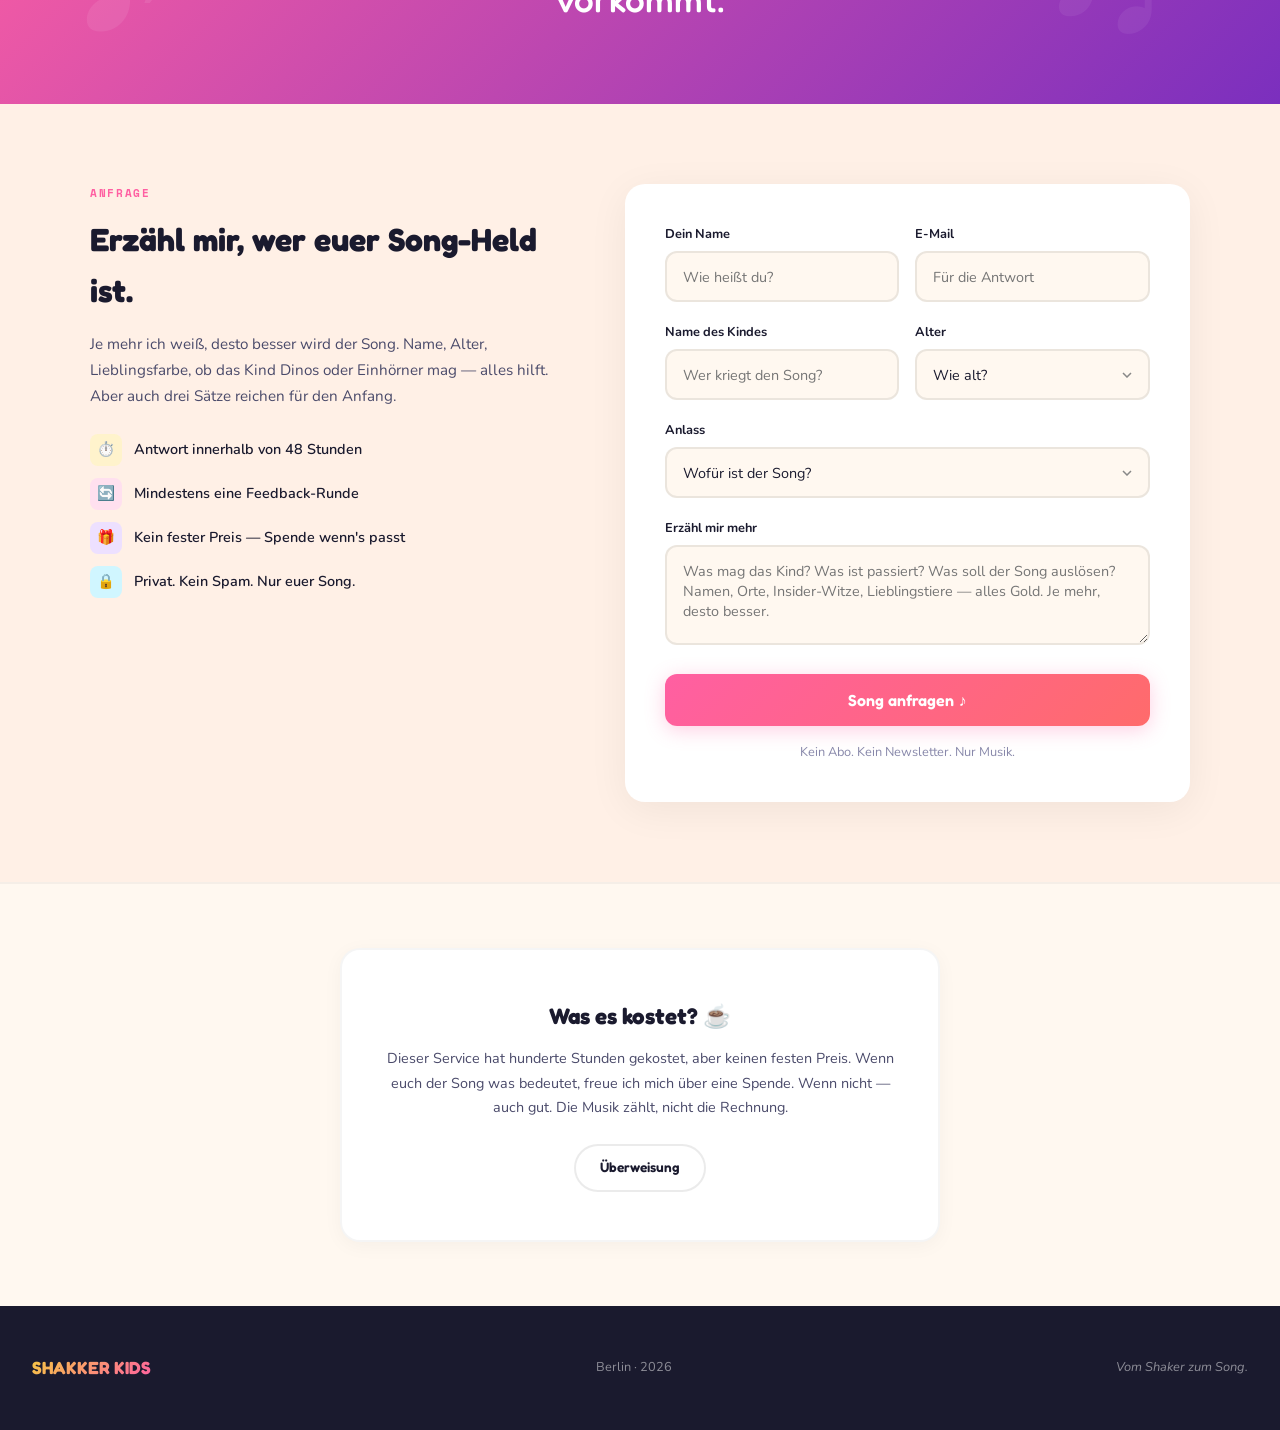
==== commit 5f60a739: "Add PRODUKTION handbook, T7 backup scripts, cross-links and 404 page - produktion/: numbered product" ====
--- a/shakker-kids/index.html
+++ b/shakker-kids/index.html
@@ -873,6 +873,7 @@
     <li><a href="#characters">Figuren</a></li>
     <li><a href="#how">So geht's</a></li>
     <li><a href="#occasions">Anlässe</a></li>
+    <li><a href="../">🕹️ Arcade</a></li>
     <li><a href="#contact" class="nav-cta">Song anfragen</a></li>
   </ul>
 </nav>
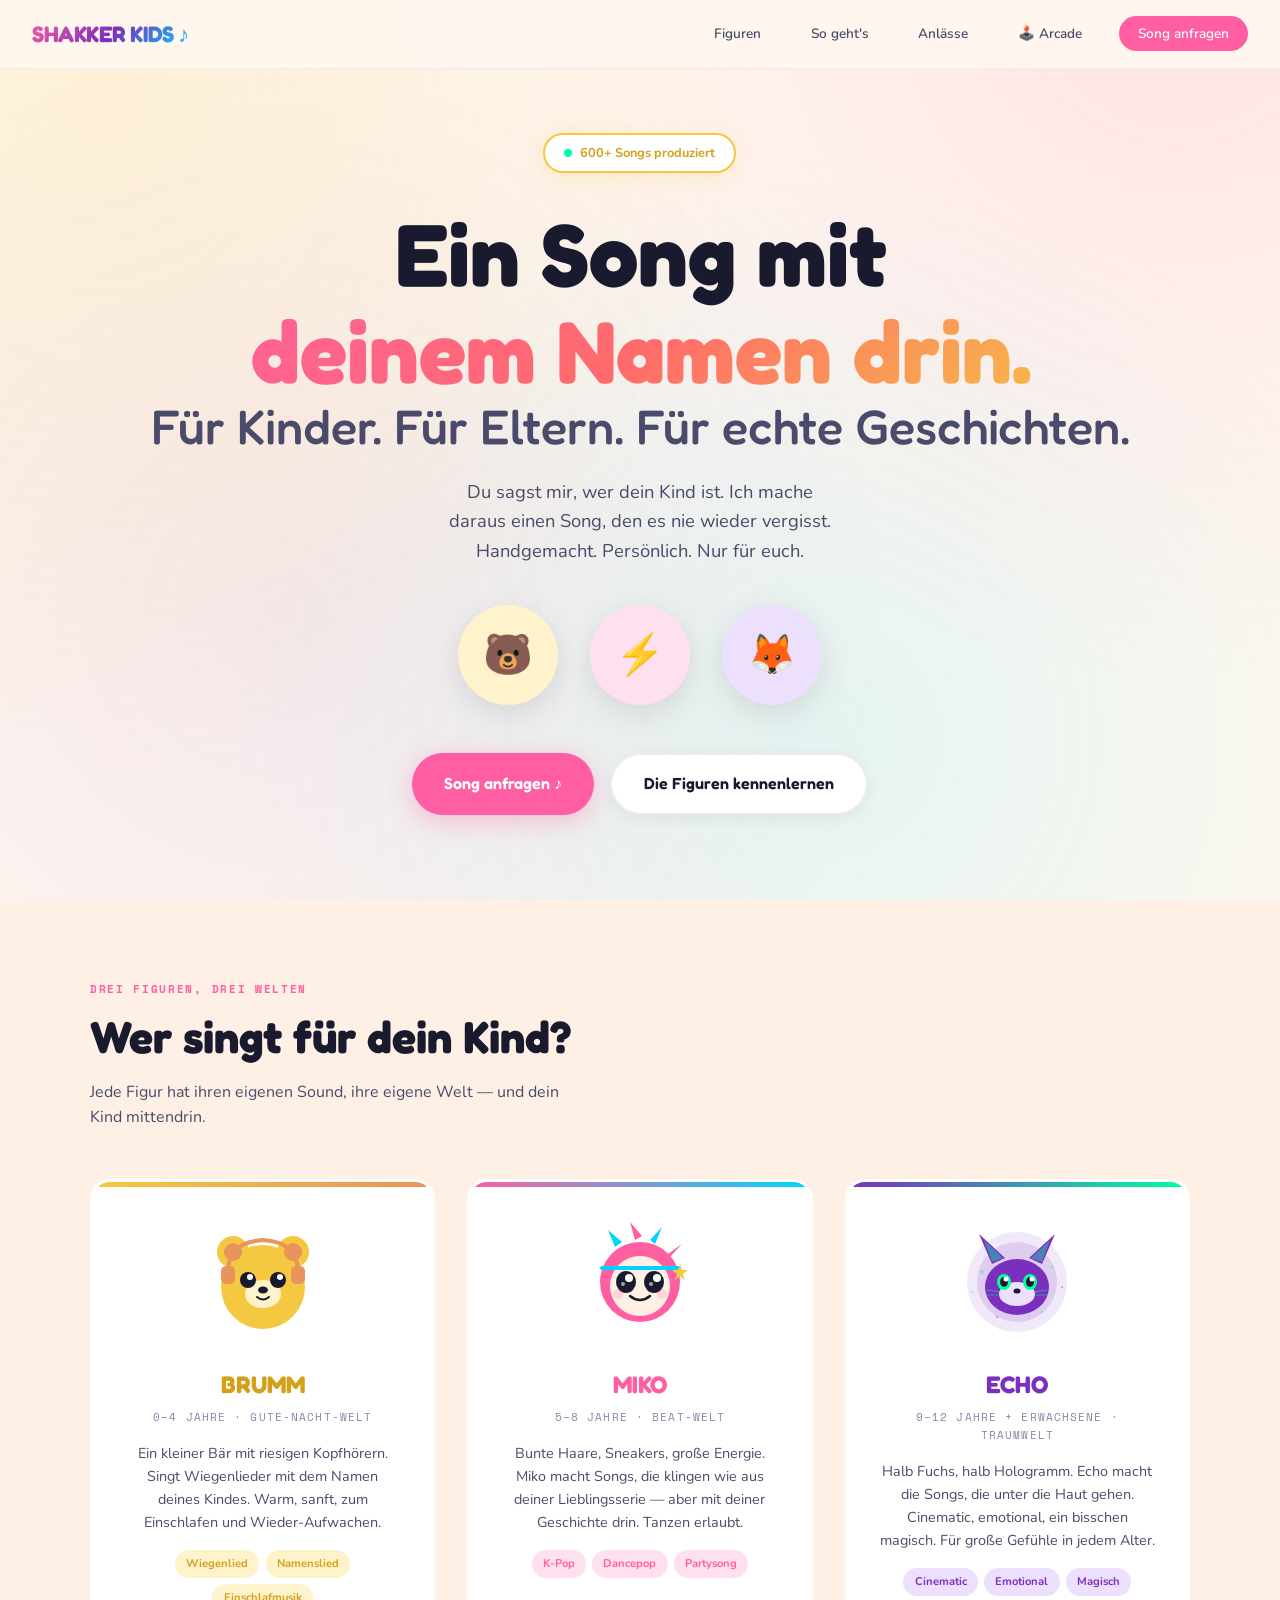
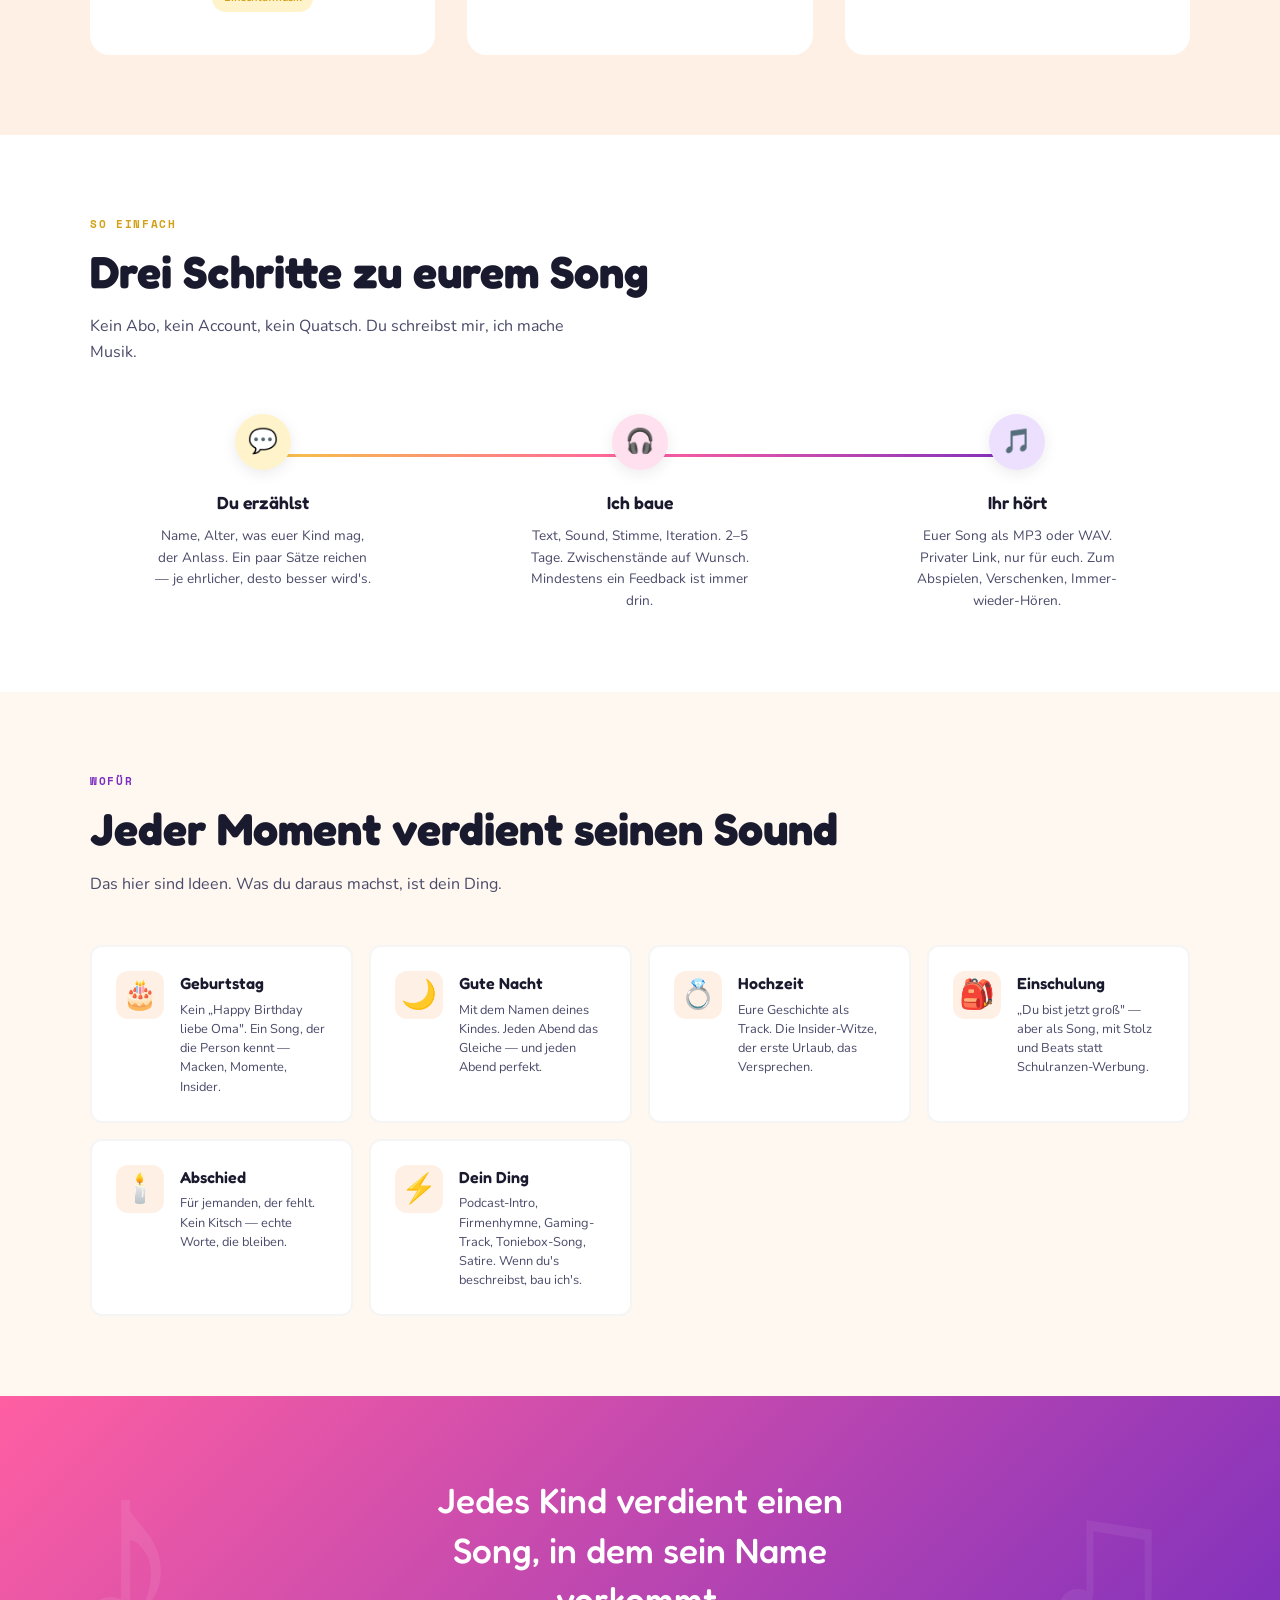
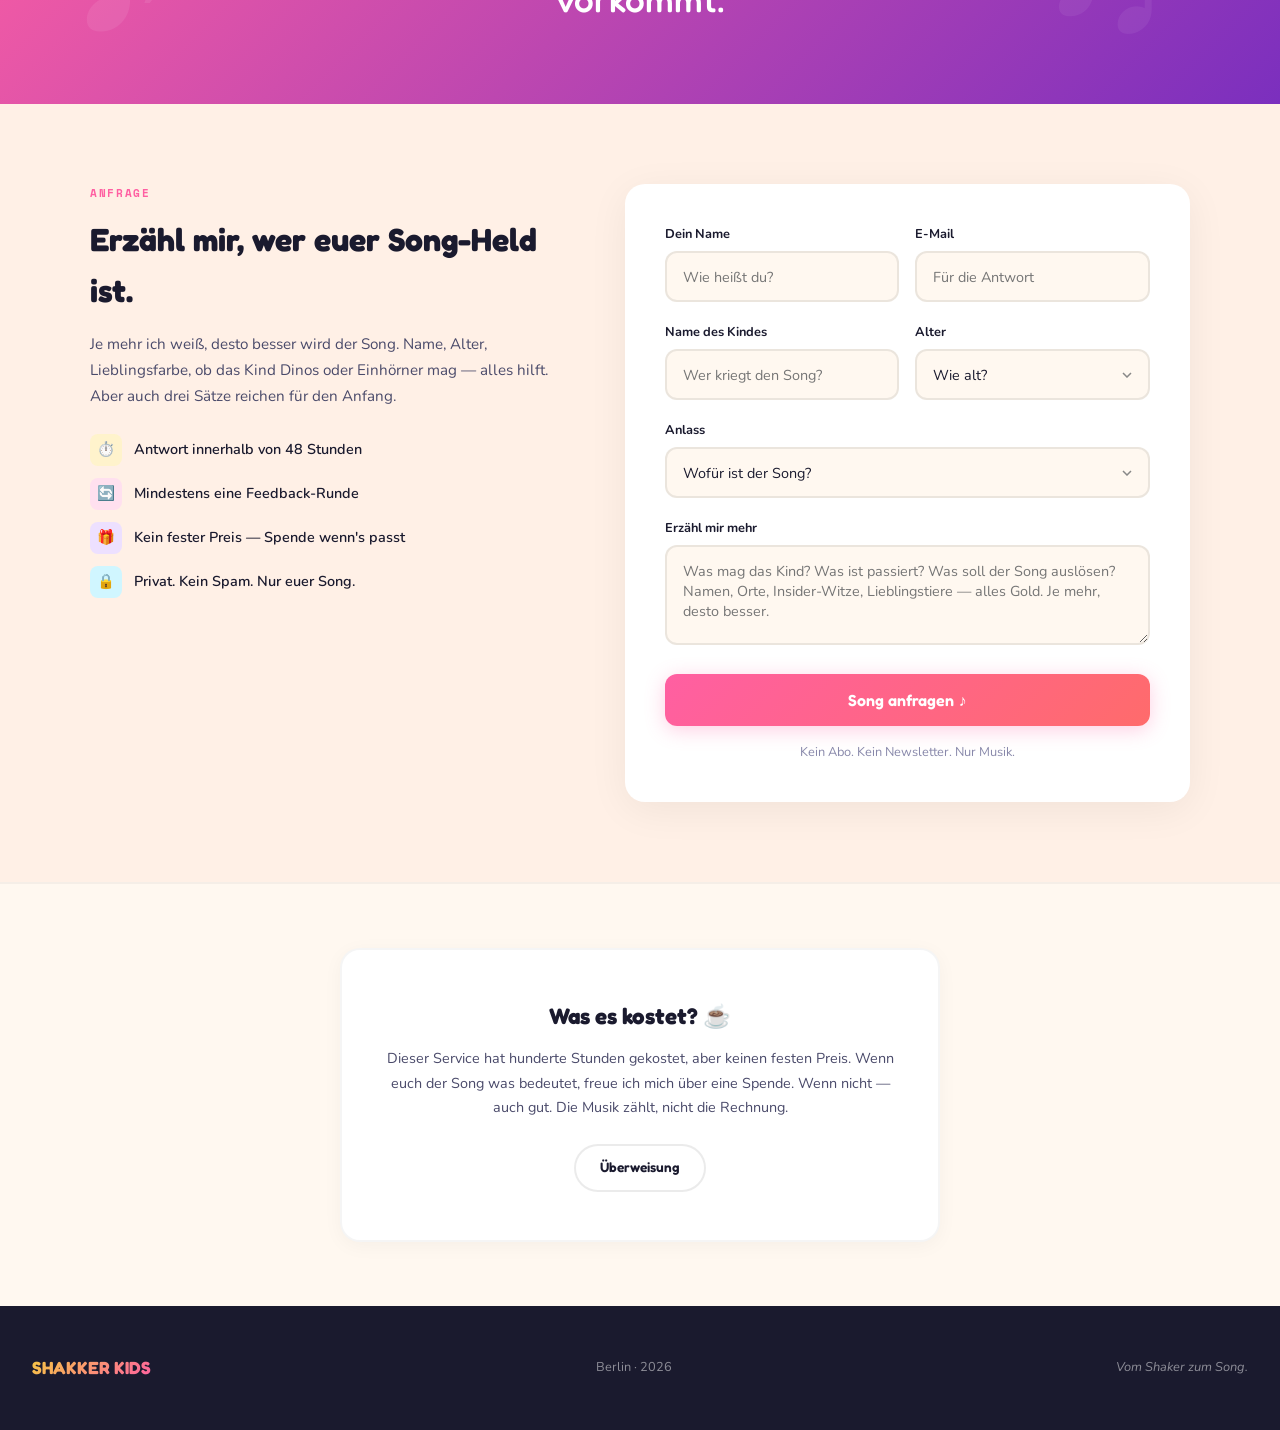
==== commit fb52154d: "Fix Breakout restart speed bug; add favicons, OG tags, standalone 404 Browser-verified fixes: mid-ga" ====
--- a/shakker-kids/index.html
+++ b/shakker-kids/index.html
@@ -4,6 +4,12 @@
 <meta charset="UTF-8">
 <meta name="viewport" content="width=device-width, initial-scale=1.0">
 <title>SHAKKER KIDS — Dein Song mit deinem Namen drin</title>
+  <link rel="icon" href="data:image/svg+xml,<svg xmlns=%22http://www.w3.org/2000/svg%22 viewBox=%220 0 100 100%22><text y=%22.9em%22 font-size=%2290%22>🎵</text></svg>">
+<meta name="description" content="Personalisierte Kinderlieder mit dem Namen deines Kindes – handgemacht. Wiegenlieder, Abenteuer-Beats & Gänsehaut-Momente. Jetzt Song anfragen.">
+<meta property="og:title" content="SHAKKER KIDS — Dein Song mit deinem Namen drin">
+<meta property="og:description" content="Handgemachte, personalisierte Songs für Kinder: Wiegenlieder 🐻, Beats ⚡ und magische Momente 🦊. Antwort in 48h.">
+<meta property="og:type" content="website">
+<meta property="og:url" content="https://maximilianvbassenheim-gif.github.io/llllll/shakker-kids/">
 <link href="https://fonts.googleapis.com/css2?family=Fredoka:wght@400;500;600;700&family=Nunito:wght@300;400;600;700;800&family=Space+Mono:wght@400;700&display=swap" rel="stylesheet">
 <style>
   :root {
